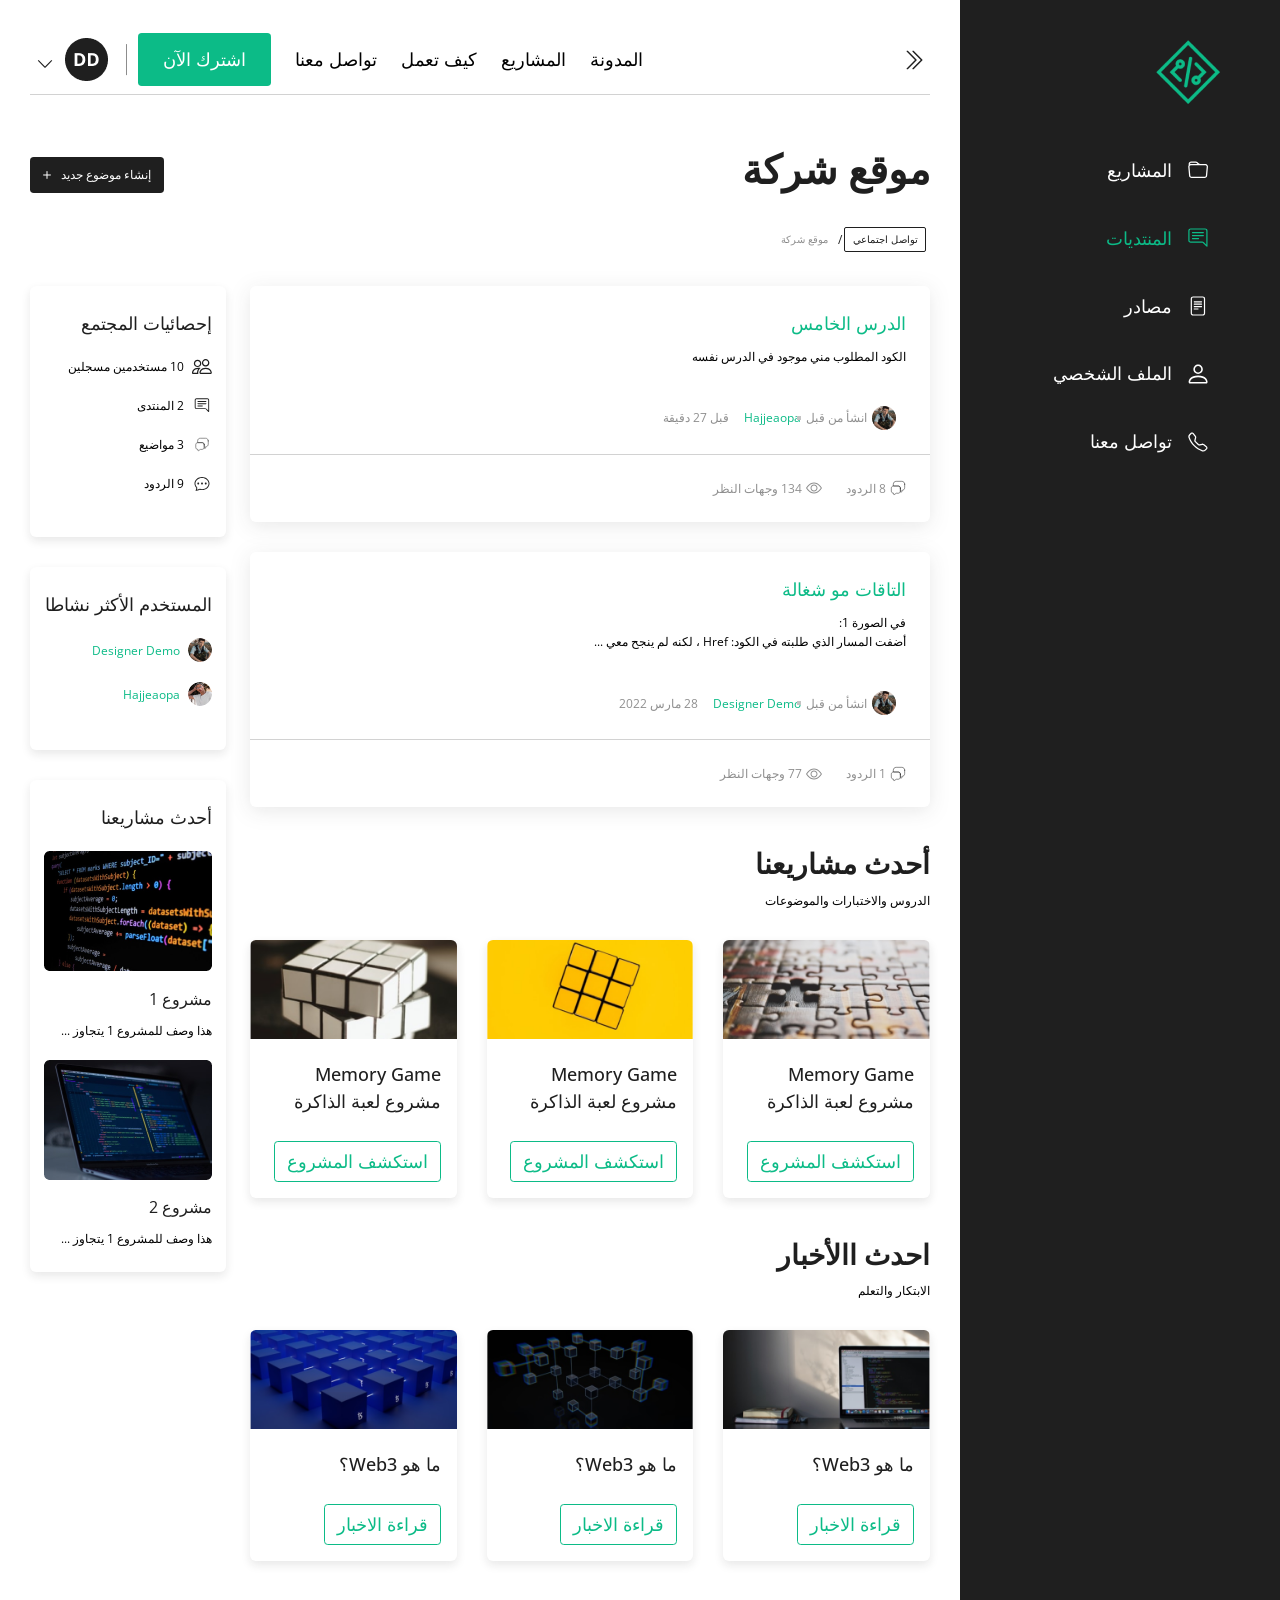
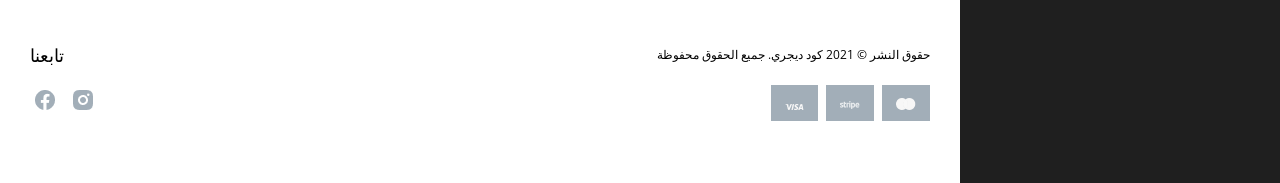
==== src/forum-rtl.html @ 6cf9d96d "update" ====
<!DOCTYPE html>
<html lang="en" dir="rtl">
	<head>
		<meta charset="UTF-8" />
		<meta http-equiv="X-UA-Compatible" content="IE=edge" />
		<meta name="viewport" content="width=device-width, initial-scale=1.0" />
		<title>codedegree | forum | rtl</title>
		<link
			href="https://fonts.googleapis.com/css2?family=Open+Sans:wght@300;400;500;600;700;800&display=swap"
			rel="stylesheet"
		/>

		<link
			href="https://cdn.jsdelivr.net/npm/bootstrap@5.1.3/dist/css/bootstrap.min.css"
			rel="stylesheet"
			integrity="sha384-1BmE4kWBq78iYhFldvKuhfTAU6auU8tT94WrHftjDbrCEXSU1oBoqyl2QvZ6jIW3"
			crossorigin="anonymous"
		/>
		<link rel="stylesheet" href="css/style.css" />
	</head>
	<body class="forum rtl forum-rtl">
		<main class="main">
			<div class="d-flex align-items-stretch">
				<div class="sidebar tablet-land-hide">
					<div class="sidebar__logo mb-4">
						<img src="img/logo.png" alt="logo" />
					</div>
					<ul class="sidebar__list d-flex flex-column justify-content-start">
						<li class="sidebar__item">
							<a href="#" class="sidebar__link">
								<svg class="icon">
									<use xlink:href="img/icons.svg#icon-project"></use>
								</svg>
								<span>المشاريع</span>
							</a>
						</li>
						<li class="sidebar__item">
							<a href="#" class="sidebar__link active">
								<svg class="icon">
									<use xlink:href="img/icons.svg#icon-community"></use>
								</svg>
								<span>المنتديات</span>
							</a>
						</li>
						<li class="sidebar__item">
							<a href="#" class="sidebar__link">
								<svg class="icon">
									<use xlink:href="img/icons.svg#icon-sources"></use>
								</svg>
								<span>مصادر</span>
							</a>
						</li>
						<li class="sidebar__item">
							<a href="#" class="sidebar__link">
								<svg class="icon">
									<use xlink:href="img/icons.svg#icon-profile"></use>
								</svg>
								<span>الملف الشخصي</span>
							</a>
						</li>
						<li class="sidebar__item">
							<a href="#" class="sidebar__link">
								<svg class="icon">
									<use xlink:href="img/icons.svg#icon-connect"></use>
								</svg>
								<span>تواصل معنا</span>
							</a>
						</li>
					</ul>
				</div>

				<div class="display">
					<nav class="nav mb-5">
						<div class="nav-content d-flex align-items-center tablet-land-hide">
							<button class="menu ml-auto">
								<svg class="icon icon-chevron-double">
									<use xlink:href="img/icons.svg#icon-chevron-double"></use>
								</svg>
							</button>

							<ul class="nav__list d-flex align-items-center pr-3">
								<li class="nav__item">
									<a href="#" class="nav__link">المدونة</a>
								</li>
								<li class="nav__item">
									<a href="#" class="nav__link">المشاريع</a>
								</li>
								<li class="nav__item">
									<a href="#" class="nav__link">كيف تعمل</a>
								</li>
								<li class="nav__item">
									<a href="#" class="nav__link">تواصل معنا</a>
								</li>
								<li class="nav__item">
									<a href="#" class="nav__link btn btn-subscribe">اشترك الآن</a>
								</li>
							</ul>

							<div class="profile d-flex align-items-center pr-3">
								<button class="profile__photo">
									<img src="img/profile-photo.png" alt="profile" />
								</button>
								<button class="btn btn-down-arrow">
									<svg class="icon"><use xlink:href="img/icons.svg#icon-chevron-down"></use></svg>
								</button>
							</div>
						</div>
						<figure class="logo tablet-land-show">
							<img src="img/logo.png" alt="" />
						</figure>
						<button class="mbl-bar tablet-land-show pb-1">
							<svg class="icon"><use xlink:href="img/icons.svg#icon-bars"></use></svg>
						</button>
					</nav>

					<div class="mbl-sidebar tablet-land-show">
						<div class="mbl-sidebar-content d-flex align-items-center justify-content-center">
							<ul class="mbl-sidebar__list d-flex align-items-center flex-column">
								<li class="mbl-sidebar__item">
									<a href="#" class="mbl-sidebar__link">projects</a>
								</li>
								<li class="mbl-sidebar__item">
									<a href="#" class="mbl-sidebar__link">blog</a>
								</li>
								<li class="mbl-sidebar__item">
									<a href="#" class="mbl-sidebar__link">How it works</a>
								</li>
								<li class="mbl-sidebar__item">
									<a href="#" class="mbl-sidebar__link">Connect with us</a>
								</li>
								<li class="mbl-sidebar__item">
									<a href="#" class="mbl-sidebar__link btn btn-subscribe">subscribe now</a>
								</li>
							</ul>
						</div>
						<button class="close-mbl-sidebar pb-1">
							<svg class="icon"><use xlink:href="img/icons.svg#icon-close"></use></svg>
						</button>
					</div>

					<!-- dropdown -->
					<div class="sidebar dropdown tablet-land-show mb-2">
						<ul class="sidebar__list d-flex flex-column justify-content-start dropdown__container">
							<li class="sidebar__item dropdown__btn">
								<a href="#" class="sidebar__link active">
									<svg class="icon">
										<use xlink:href="img/icons.svg#icon-community"></use>
									</svg>
									<span>المنتديات</span>
								</a>

								<span class="down-arrow">
									<svg class="icon"><use xlink:href="img/icons.svg#icon-chevron-down"></use></svg>
								</span>
							</li>
							<div class="dropdown__content">
								<li class="sidebar__item">
									<a href="#" class="sidebar__link">
										<svg class="icon">
											<use xlink:href="img/icons.svg#icon-project"></use>
										</svg>
										<span>المشاريع</span>
									</a>
								</li>
								<li class="sidebar__item">
									<a href="#" class="sidebar__link">
										<svg class="icon">
											<use xlink:href="img/icons.svg#icon-sources"></use>
										</svg>
										<span>مصادر</span>
									</a>
								</li>
								<li class="sidebar__item">
									<a href="#" class="sidebar__link">
										<svg class="icon">
											<use xlink:href="img/icons.svg#icon-profile"></use>
										</svg>
										<span>الملف الشخصي</span>
									</a>
								</li>
								<li class="sidebar__item">
									<a href="#" class="sidebar__link">
										<svg class="icon">
											<use xlink:href="img/icons.svg#icon-connect"></use>
										</svg>
										<span>تواصل معنا</span>
									</a>
								</li>
							</div>
						</ul>
					</div>
					<!-- dropdown -->

					<div class="display__content">
						<div class="heading mb-3 d-flex align-items-end justify-content-between">
							<h1 class="heading">موقع شركة</h1>
							<button class="btn btn-create-form d-flex align-items-center mbl-land-hide">
								<p class="text">إنشاء موضوع جديد</p>
								<svg class="icon icon-plus"><use xlink:href="img/icons.svg#icon-plus"></use></svg>
							</button>
						</div>

						<div class="display__btns mb-3 d-flex align-items-center justify-content-start">
							<button class="btn active">تواصل اجتماعي</button> /
							<button class="btn">موقع شركة</button>
						</div>

						<div class="content-wrapper d-flex align-items-start">
							<div class="main-content">
								<!-- forum content -->
								<div class="forum-wrapper mb-3">
									<div class="forum">
										<h3 class="heading primary-color mb-1">الدرس الخامس</h3>
										<p class="text mb-4">الكود المطلوب مني موجود في الدرس نفسه</p>
										<div class="user-details d-flex align-items-center">
											<figure class="user-photo mr-1">
												<img src="img/forum-user.png" alt="user" />
											</figure>
											<p class="text">انشأ من قبل</p>
											<div class="user-name">Hajjeaopa</div>
											<div class="message-time">قبل 27 دقيقة</div>
										</div>
									</div>
									<div class="content-footer d-flex align-items-center justify-content-between">
										<div class="content-footer-item d-flex align-items-center">
											<div class="topics d-flex align-items-center">
												<img src="img/message-icon.svg" alt="message" />
												<span>8 الردود</span>
											</div>
											<div class="views d-flex align-items-center">
												<img src="img/eye-icon.svg" alt="eye" />
												<span>134 وجهات النظر</span>
											</div>
										</div>
										<!-- <div class="user-details d-flex align-items-center">
											<p class="text">created by</p>
											<div class="user-name">Hajjeaopa</div>
											<div class="message-time">4 minutes ago</div>
										</div> -->
									</div>
								</div>

								<div class="forum-wrapper">
									<div class="forum">
										<h3 class="heading primary-color mb-1">التاقات مو شغالة</h3>
										<p class="text mb-4">
											في الصورة 1: <br />
											أضفت المسار الذي طلبته في الكود: href ، لكنه لم ينجح معي ...
										</p>
										<div class="user-details d-flex align-items-center">
											<figure class="user-photo mr-1">
												<img src="img/forum-user.png" alt="user" />
											</figure>
											<p class="text">انشأ من قبل</p>
											<div class="user-name">Designer Demo</div>
											<div class="message-time">28 مارس 2022</div>
										</div>
									</div>

									<div class="content-footer d-flex align-items-center justify-content-between">
										<div class="content-footer-item d-flex align-items-center">
											<div class="topics d-flex align-items-center">
												<img src="img/message-icon.svg" alt="message" />
												<span>1 الردود</span>
											</div>
											<div class="views d-flex align-items-center">
												<img src="img/eye-icon.svg" alt="eye" />
												<span>77 وجهات النظر</span>
											</div>
										</div>
									</div>
								</div>

								<!-- projects -->
								<div class="project mb-4 mt-4">
									<h2 class="heading mb-1">أحدث مشاريعنا</h2>
									<p class="text mb-3">الدروس والاختبارات والموضوعات</p>

									<div class="project__list row g-5">
										<div class="col-12 col-md-4">
											<div class="project__item">
												<figure class="project__img">
													<img src="img/project-img-1.png" alt="project 1" />
												</figure>
												<div class="project__details">
													<h3 class="heading">Memory Game مشروع لعبة الذاكرة</h3>
													<a href="#" class="btn btn-project">استكشف المشروع</a>
												</div>
											</div>
										</div>
										<div class="col-12 col-md-4">
											<div class="project__item">
												<figure class="project__img">
													<img src="img/project-img-2.png" alt="project 2" />
												</figure>
												<div class="project__details">
													<h3 class="heading">Memory Game مشروع لعبة الذاكرة</h3>
													<a href="#" class="btn btn-project">استكشف المشروع</a>
												</div>
											</div>
										</div>
										<div class="col-12 col-md-4">
											<div class="project__item">
												<figure class="project__img">
													<img src="img/project-img-3.png" alt="project 3" />
												</figure>
												<div class="project__details">
													<h3 class="heading">Memory Game مشروع لعبة الذاكرة</h3>
													<a href="#" class="btn btn-project">استكشف المشروع</a>
												</div>
											</div>
										</div>
									</div>
								</div>
								<!-- news -->
								<div class="news mb-4">
									<h2 class="heading mb-1">احدث االأخبار</h2>
									<p class="text mb-3">الابتكار والتعلم</p>

									<div class="news__list row g-5">
										<div class="col-12 col-md-4">
											<div class="news__item">
												<figure class="news__img">
													<img src="img/news-img-1.png" alt="news 1" />
												</figure>
												<div class="news__details">
													<h3 class="heading">ما هو web3؟</h3>
													<a href="#" class="btn btn-news">قراءة الاخبار</a>
												</div>
											</div>
										</div>
										<div class="col-12 col-md-4">
											<div class="news__item">
												<figure class="news__img">
													<img src="img/news-img-2.png" alt="news 2" />
												</figure>
												<div class="news__details">
													<h3 class="heading">ما هو web3؟</h3>
													<a href="#" class="btn btn-news">قراءة الاخبار</a>
												</div>
											</div>
										</div>
										<div class="col-12 col-md-4">
											<div class="news__item">
												<figure class="news__img">
													<img src="img/news-img-3.png" alt="news 3" />
												</figure>
												<div class="news__details">
													<h3 class="heading">ما هو web3؟</h3>
													<a href="#" class="btn btn-news">قراءة الاخبار</a>
												</div>
											</div>
										</div>
									</div>
								</div>
							</div>
							<div class="widget">
								<div class="community mb-3">
									<h3 class="heading mb-2">إحصائيات المجتمع</h3>
									<div class="community__item d-flex align-items-center mb-2">
										<svg class="icon icon-user">
											<use xlink:href="img/icons.svg#icon-user"></use>
										</svg>
										<p class="text">10 مستخدمين مسجلين</p>
									</div>
									<div class="community__item d-flex align-items-center mb-2">
										<svg class="icon icon-user">
											<use xlink:href="img/icons.svg#icon-community"></use>
										</svg>
										<p class="text">2 المنتدى</p>
									</div>
									<div class="community__item d-flex align-items-center mb-2">
										<!-- <svg class="icon icon-user">
											<use xlink:href="img/icons.svg#icon-message-3"></use>
										</svg> -->
										<img src="img/message-icon.svg" alt="" />
										<p class="text">3 مواضيع</p>
									</div>
									<div class="community__item d-flex align-items-center mb-2">
										<svg class="icon icon-user">
											<use xlink:href="img/icons.svg#icon-message-2"></use>
										</svg>
										<p class="text">9 الردود</p>
									</div>
								</div>
								<div class="active-user mb-3">
									<h3 class="heading mb-2">المستخدم الأكثر نشاطا</h3>
									<div class="active-user__item d-flex align-items-center mb-2">
										<img src="img/active-user-1.png" alt="" />
										<p class="text primary-color">Designer Demo</p>
									</div>
									<div class="active-user__item d-flex align-items-center mb-2">
										<img src="img/active-user-2.png" alt="" />
										<p class="text primary-color">Hajjeaopa</p>
									</div>
								</div>

								<div class="project">
									<h3 class="heading mb-2 black">أحدث مشاريعنا</h3>
									<div class="project__list">
										<div class="project__item mb-2">
											<figure class="project__img mb-1">
												<img src="img/project-img-4.png" alt="project 4" />
											</figure>
											<h4 class="heading mb-1 black">مشروع 1</h4>
											<p class="text">هذا وصف للمشروع 1 يتجاوز ...</p>
										</div>
										<div class="project__item position-relative">
											<figure class="project__img mb-1">
												<img src="img/project-img-5.png" alt="project 4" />
											</figure>
											<h4 class="heading mb-1 black">مشروع 2</h4>
											<p class="text">هذا وصف للمشروع 1 يتجاوز ...</p>

											<button
												class="add-btn d-flex justify-content-center align-items-center mbl-land-show"
											>
												<svg class="icon"><use xlink:href="img/icons.svg#icon-plus1"></use></svg>
											</button>
										</div>
									</div>
								</div>
							</div>
						</div>

						<footer class="footer mbl-land-hide">
							<div class="copyright mb-2 d-flex justify-content-between align-items-center">
								<p class="text">حقوق النشر &copy; 2021 كود ديجري. جميع الحقوق محفوظة</p>
								<a href="#" class="btn-follow">تابعنا</a>
							</div>
							<div class="cards d-flex justify-content-between align-items-center">
								<ul class="cards__list d-flex align-items-center">
									<li class="cards__item">
										<a href="#" class="cards__link">
											<img src="img/card-1.png" alt="master card" />
										</a>
									</li>
									<li class="cards__item">
										<a href="#" class="cards__link">
											<img src="img/card-2.png" alt="stripe card" />
										</a>
									</li>
									<li class="cards__item">
										<a href="#" class="cards__link">
											<img src="img/card-3.png" alt="visa card" />
										</a>
									</li>
								</ul>

								<ul class="cards__list social d-flex align-items-center">
									<li class="cards__item">
										<a href="#" class="cards__link">
											<img src="img/social-1.png" alt="master card" />
										</a>
									</li>
									<li class="cards__item">
										<a href="#" class="cards__link">
											<img src="img/social-2.png" alt="stripe card" />
										</a>
									</li>
								</ul>
							</div>
						</footer>
						<footer class="footer mbl-land-show">
							<a href="#" class="btn-follow mb-2 d-block">follow us</a>
							<ul class="cards__list social d-flex align-items-center mb-3">
								<li class="cards__item">
									<a href="#" class="cards__link">
										<img src="img/social-1.png" alt="master card" />
									</a>
								</li>
								<li class="cards__item">
									<a href="#" class="cards__link">
										<img src="img/social-2.png" alt="stripe card" />
									</a>
								</li>
							</ul>

							<p class="text mb-2">Copyright &copy; 2021 Code Degree. all rights are save</p>
							<!-- <div class="copyright mb-2 d-flex justify-content-between align-items-center">
							</div> -->
							<ul class="cards__list d-flex align-items-center">
								<li class="cards__item">
									<a href="#" class="cards__link">
										<img src="img/card-1.png" alt="master card" />
									</a>
								</li>
								<li class="cards__item">
									<a href="#" class="cards__link">
										<img src="img/card-2.png" alt="stripe card" />
									</a>
								</li>
								<li class="cards__item">
									<a href="#" class="cards__link">
										<img src="img/card-3.png" alt="visa card" />
									</a>
								</li>
							</ul>

							<!-- <div class="cards d-flex justify-content-between align-items-center">
							</div> -->
						</footer>
					</div>
				</div>
			</div>
		</main>

		<script
			src="https://cdn.jsdelivr.net/npm/bootstrap@5.1.3/dist/js/bootstrap.bundle.min.js"
			integrity="sha384-ka7Sk0Gln4gmtz2MlQnikT1wXgYsOg+OMhuP+IlRH9sENBO0LRn5q+8nbTov4+1p"
			crossorigin="anonymous"
		></script>
		<script src="js/main.js"></script>
	</body>
</html>
---- src/css/style.css ----
*,
*::after,
*::before {
  margin: 0;
  padding: 0;
  box-sizing: border-box;
  list-style: none;
  text-decoration: none;
  outline: none;
  text-transform: capitalize;
}

html {
  font-size: 62.5%;
  scroll-behavior: smooth;
  overflow-x: hidden;
}
@media only screen and (max-width: 75em) {
  html {
    font-size: 55%;
  }
}
@media only screen and (max-width: 35.9375em) {
  html {
    font-size: 50%;
  }
}

body {
  font-family: "Open Sans", sans-serif;
  font-size: 1.2rem;
  line-height: 1.6;
  color: #1f1f1f;
  overflow-x: hidden;
  background-color: #fafafa;
}

.main {
  background-color: #fff;
}

.custom-container {
  max-width: 120rem;
  margin: 0 auto;
}
@media only screen and (max-width: 75em) {
  .custom-container {
    padding: 0 2rem;
  }
}

h1.heading {
  font-weight: 600;
  font-size: 4rem;
  line-height: 120%;
  color: #1f1f1f;
}
@media only screen and (max-width: 62em) {
  h1.heading {
    font-size: 4.5rem;
  }
}
@media only screen and (max-width: 30em) {
  h1.heading {
    font-size: 3.5rem;
  }
}

h2.heading {
  font-weight: 600;
  font-size: 2.8rem;
  line-height: 120%;
}

h3.heading {
  font-size: 1.8rem;
  line-height: 150%;
  color: #0cbb87;
}
@media only screen and (max-width: 48em) {
  h3.heading {
    font-size: 1.4rem;
    line-height: 146%;
  }
}
@media only screen and (max-width: 35.9375em) {
  h3.heading {
    font-size: 1.8rem;
    line-height: 150%;
  }
}

h4.heading {
  font-size: 1.6rem;
  font-family: "Open Sans", sans-serif;
  font-weight: 400;
  color: #1f1f1f;
  line-height: 150%;
}

.text {
  font-size: 1.2rem;
  color: #000;
  font-weight: 400;
  font-family: "Open Sans", sans-serif;
  text-transform: capitalize;
}

a:link,
a:visited {
  font-size: 1.8rem;
  font-weight: 400;
  text-decoration: none;
  color: #000;
}
@media only screen and (max-width: 64em) {
  a:link,
a:visited {
    font-size: 1.6rem;
  }
}

.bold {
  font-weight: 700;
}

.center {
  text-align: center;
}

.uppercase {
  text-transform: uppercase;
}

.capitalize {
  text-transform: capitalize;
}

.icon {
  height: 3rem;
  width: 3rem;
  fill: #1f1f1f;
}

.white {
  color: #fff !important;
}

.black {
  color: #1f1f1f !important;
}

.primary-color {
  color: #0cbb87 !important;
}

.secondary-color {
  color: #1f1f1f !important;
}

html,
body,
div,
span,
applet,
object,
iframe,
h1,
h2,
h3,
h4,
h5,
h6,
p,
blockquote,
pre,
a,
abbr,
acronym,
address,
big,
cite,
code,
del,
dfn,
em,
img,
ins,
kbd,
q,
s,
samp,
small,
strike,
strong,
sub,
sup,
tt,
var,
b,
u,
i,
center,
dl,
dt,
dd,
ol,
ul,
li,
fieldset,
form,
label,
legend,
table,
caption,
tbody,
tfoot,
thead,
tr,
th,
td,
article,
aside,
canvas,
details,
embed,
figure,
figcaption,
footer,
header,
hgroup,
menu,
nav,
output,
ruby,
section,
summary,
time,
mark,
audio,
video {
  margin: 0;
  padding: 0;
  border: 0;
  vertical-align: baseline;
}

article,
aside,
details,
figcaption,
figure,
footer,
header,
hgroup,
menu,
nav,
section {
  display: block;
}

ol,
ul {
  list-style: none;
}

blockquote,
q {
  quotes: none;
}

blockquote:before,
blockquote:after,
q:before,
q:after {
  content: "";
  content: none;
}

table {
  border-collapse: collapse;
  border-spacing: 0;
}

a:hover {
  text-decoration: none;
}

.white {
  color: #fff;
}

.laptop-land-show {
  display: none !important;
}
@media only screen and (max-width: 75em) {
  .laptop-land-show {
    display: block !important;
  }
}

@media only screen and (max-width: 75em) {
  .laptop-land-hide {
    display: none;
  }
}

.laptop-port-show {
  display: none;
}
@media only screen and (max-width: 64em) {
  .laptop-port-show {
    display: block;
  }
}

@media only screen and (max-width: 64em) {
  .laptop-port-hide {
    display: none;
  }
}

.tablet-land-show {
  display: none !important;
}
@media only screen and (max-width: 62em) {
  .tablet-land-show {
    display: block !important;
  }
}

@media only screen and (max-width: 62em) {
  .tablet-land-hide {
    display: none !important;
  }
}

.tablet-port-show {
  display: none !important;
}
@media only screen and (max-width: 48em) {
  .tablet-port-show {
    display: block !important;
  }
}

@media only screen and (max-width: 48em) {
  .tablet-port-hide {
    display: none !important;
  }
}

@media only screen and (max-width: 35.9375em) {
  .mbl-land-hide {
    display: none !important;
  }
}

.mbl-land-show {
  display: none !important;
}
@media only screen and (max-width: 35.9375em) {
  .mbl-land-show {
    display: block !important;
  }
}

.hide {
  opacity: 0;
  visibility: hidden;
}

.m--1 {
  margin: 0.5rem !important;
}

.m-1 {
  margin: 1rem !important;
}

.m-2 {
  margin: 2rem !important;
}

.m-3 {
  margin: 3rem !important;
}

.m-3 {
  margin: 3rem !important;
}

.m-4 {
  margin: 4rem !important;
}

.m-5 {
  margin: 5rem !important;
}

.mt-1 {
  margin-top: 1rem !important;
}

.mt-2 {
  margin-top: 2rem !important;
}

.mt-3 {
  margin-top: 3rem !important;
}

.mt-4 {
  margin-top: 4rem !important;
}

.mt-5 {
  margin-top: 5rem !important;
}

.mt-6 {
  margin-top: 6rem !important;
}

.mt-7 {
  margin-top: 7rem !important;
}

.mt-8 {
  margin-top: 8rem !important;
}

.mt-9 {
  margin-top: 9rem !important;
}

.mt-10 {
  margin-top: 10rem !important;
}

.mb-1 {
  margin-bottom: 1rem !important;
}

.mb-2 {
  margin-bottom: 2rem !important;
}

.mb-3 {
  margin-bottom: 3rem !important;
}

.mb-4 {
  margin-bottom: 4rem !important;
}

.mb-5 {
  margin-bottom: 5rem !important;
}

.mb-6 {
  margin-bottom: 6rem !important;
}

.mb-7 {
  margin-bottom: 7rem !important;
}

.mb-8 {
  margin-bottom: 8rem !important;
}

.mb-9 {
  margin-bottom: 9rem !important;
}

.mb-10 {
  margin-bottom: 10rem !important;
}

.mr-1 {
  margin-right: 1rem !important;
}

.mr-2 {
  margin-right: 2rem !important;
}

.mr-3 {
  margin-right: 3rem !important;
}

.mr-4 {
  margin-right: 4rem !important;
}

.mr-5 {
  margin-right: 5rem !important;
}

.mr-6 {
  margin-right: 6rem !important;
}

.mr-7 {
  margin-right: 7rem !important;
}

.mr-8 {
  margin-right: 8rem !important;
}

.mr-9 {
  margin-right: 9rem !important;
}

.mr-10 {
  margin-right: 10rem !important;
}

.mr-auto {
  margin-right: auto;
}

.ml-1 {
  margin-left: 1rem !important;
}

.ml-2 {
  margin-left: 2rem !important;
}

.ml-3 {
  margin-left: 3rem !important;
}

.ml-4 {
  margin-left: 4rem !important;
}

.ml-5 {
  margin-left: 5rem !important;
}

.ml-6 {
  margin-left: 6rem !important;
}

.ml-7 {
  margin-left: 7rem !important;
}

.ml-8 {
  margin-left: 8rem !important;
}

.ml-9 {
  margin-left: 9rem !important;
}

.ml-10 {
  margin-left: 10rem !important;
}

.mr-auto {
  margin-right: auto;
}

.ml-auto {
  margin-left: auto;
}

.p-1 {
  padding: 1rem !important;
}

.p-2 {
  padding: 2rem !important;
}

.p-3 {
  padding: 3rem !important;
}

.p-4 {
  padding: 4rem !important;
}

.p-5 {
  padding: 5rem !important;
}

.px-1 {
  padding: 0 1rem !important;
}

.px-2 {
  padding: 0 2rem !important;
}

.px-3 {
  padding: 0 3rem !important;
}

.px-4 {
  padding: 0 4rem !important;
}

.px-5 {
  padding: 0 5rem !important;
}

.py-1 {
  padding: 1rem 0 !important;
}

.py-2 {
  padding: 2rem 0 !important;
}

.py-3 {
  padding: 3rem 0 !important;
}

.py-4 {
  padding: 4rem 0 !important;
}

.py-5 {
  padding: 5rem 0 !important;
}

.pt-1 {
  padding-top: 1rem !important;
}

.pt-2 {
  padding-top: 2rem !important;
}

.pt-3 {
  padding-top: 3rem !important;
}

.pt-4 {
  padding-top: 4rem !important;
}

.pt-5 {
  padding-top: 5rem !important;
}

.pt-6 {
  padding-top: 6rem !important;
}

.pt-7 {
  padding-top: 7rem !important;
}

.pt-8 {
  padding-top: 8rem !important;
}

.pt-9 {
  padding-top: 9rem !important;
}

.pt-10 {
  padding-top: 10rem !important;
}

.pb-1 {
  padding-bottom: 1rem !important;
}

.pb-2 {
  padding-bottom: 2rem !important;
}

.pb-3 {
  padding-bottom: 3rem !important;
}

.pb-4 {
  padding-bottom: 4rem !important;
}

.pb-5 {
  padding-bottom: 5rem !important;
}

.pb-6 {
  padding-bottom: 6rem !important;
}

.pb-7 {
  padding-bottom: 7rem !important;
}

.pb-8 {
  padding-bottom: 8rem !important;
}

.pb-9 {
  padding-bottom: 9rem !important;
}

.pb-10 {
  padding-bottom: 10rem !important;
}

.pr-1 {
  padding-right: 1rem !important;
}

.pr-2 {
  padding-right: 2rem !important;
}

.pr-3 {
  padding-right: 3rem !important;
}

.pr-4 {
  padding-right: 4rem !important;
}

.pr-5 {
  padding-right: 5rem !important;
}

.pr-6 {
  padding-right: 6rem !important;
}

.pr-7 {
  padding-right: 7rem !important;
}

.pr-8 {
  padding-right: 8rem !important;
}

.pr-9 {
  padding-right: 9rem !important;
}

.pr-10 {
  padding-right: 10rem !important;
}

.pl-1 {
  padding-left: 1rem !important;
}

.pl-2 {
  padding-left: 2rem !important;
}

.pl-3 {
  padding-left: 3rem !important;
}

.pl-4 {
  padding-left: 4rem !important;
}

.pl-5 {
  padding-left: 5rem !important;
}

.pl-6 {
  padding-left: 6rem !important;
}

.pl-7 {
  padding-left: 7rem !important;
}

.pl-8 {
  padding-left: 8rem !important;
}

.pl-9 {
  padding-left: 9rem !important;
}

.pl-10 {
  padding-left: 10rem !important;
}

.ch-1 {
  max-width: 1ch;
}

.ch-2 {
  max-width: 2ch;
}

.ch-3 {
  max-width: 3ch;
}

.ch-4 {
  max-width: 4ch;
}

.ch-5 {
  max-width: 5ch;
}

.ch-6 {
  max-width: 6ch;
}

.ch-7 {
  max-width: 7ch;
}

.ch-8 {
  max-width: 8ch;
}

.ch-9 {
  max-width: 9ch;
}

.ch-10 {
  max-width: 10ch;
}

.ch-11 {
  max-width: 11ch;
}

.ch-12 {
  max-width: 12ch;
}

.ch-13 {
  max-width: 13ch;
}

.ch-14 {
  max-width: 14ch;
}

.ch-15 {
  max-width: 15ch;
}

.ch-16 {
  max-width: 16ch;
}

.ch-17 {
  max-width: 17ch;
}

.ch-18 {
  max-width: 18ch;
}

.ch-19 {
  max-width: 19ch;
}

.ch-20 {
  max-width: 20ch;
}

.ch-21 {
  max-width: 21ch;
}

.ch-22 {
  max-width: 22ch;
}

.ch-23 {
  max-width: 23ch;
}

.ch-24 {
  max-width: 24ch;
}

.ch-25 {
  max-width: 25ch;
}

.ch-26 {
  max-width: 26ch;
}

.ch-27 {
  max-width: 27ch;
}

.ch-28 {
  max-width: 28ch;
}

.ch-29 {
  max-width: 29ch;
}

.ch-30 {
  max-width: 30ch;
}

.ch-31 {
  max-width: 31ch;
}

.ch-32 {
  max-width: 32ch;
}

.ch-33 {
  max-width: 33ch;
}

.ch-34 {
  max-width: 34ch;
}

.ch-35 {
  max-width: 35ch;
}

.ch-36 {
  max-width: 36ch;
}

.ch-37 {
  max-width: 37ch;
}

.ch-38 {
  max-width: 38ch;
}

.ch-39 {
  max-width: 39ch;
}

.ch-40 {
  max-width: 40ch;
}

.ch-41 {
  max-width: 41ch;
}

.ch-42 {
  max-width: 42ch;
}

.ch-43 {
  max-width: 43ch;
}

.ch-44 {
  max-width: 44ch;
}

.ch-45 {
  max-width: 45ch;
}

.ch-46 {
  max-width: 46ch;
}

.ch-47 {
  max-width: 47ch;
}

.ch-48 {
  max-width: 48ch;
}

.ch-49 {
  max-width: 49ch;
}

.ch-50 {
  max-width: 50ch;
}

.ch-51 {
  max-width: 51ch;
}

.ch-52 {
  max-width: 52ch;
}

.ch-53 {
  max-width: 53ch;
}

.ch-54 {
  max-width: 54ch;
}

.ch-55 {
  max-width: 55ch;
}

.ch-56 {
  max-width: 56ch;
}

.ch-57 {
  max-width: 57ch;
}

.ch-58 {
  max-width: 58ch;
}

.ch-59 {
  max-width: 59ch;
}

.ch-60 {
  max-width: 60ch;
}

.ch-61 {
  max-width: 61ch;
}

.ch-62 {
  max-width: 62ch;
}

.ch-63 {
  max-width: 63ch;
}

.ch-64 {
  max-width: 64ch;
}

.ch-65 {
  max-width: 65ch;
}

.ch-66 {
  max-width: 66ch;
}

.ch-67 {
  max-width: 67ch;
}

.ch-68 {
  max-width: 68ch;
}

.ch-69 {
  max-width: 69ch;
}

.ch-70 {
  max-width: 70ch;
}

.ch-71 {
  max-width: 71ch;
}

.ch-72 {
  max-width: 72ch;
}

.ch-73 {
  max-width: 73ch;
}

.ch-74 {
  max-width: 74ch;
}

.ch-75 {
  max-width: 75ch;
}

.ch-76 {
  max-width: 76ch;
}

.ch-77 {
  max-width: 77ch;
}

.ch-78 {
  max-width: 78ch;
}

.ch-79 {
  max-width: 79ch;
}

.ch-80 {
  max-width: 80ch;
}

.ch-81 {
  max-width: 81ch;
}

.ch-82 {
  max-width: 82ch;
}

.ch-83 {
  max-width: 83ch;
}

.ch-84 {
  max-width: 84ch;
}

.ch-85 {
  max-width: 85ch;
}

.ch-86 {
  max-width: 86ch;
}

.ch-87 {
  max-width: 87ch;
}

.ch-88 {
  max-width: 88ch;
}

.ch-89 {
  max-width: 89ch;
}

.ch-90 {
  max-width: 90ch;
}

.ch-91 {
  max-width: 91ch;
}

.ch-92 {
  max-width: 92ch;
}

.ch-93 {
  max-width: 93ch;
}

.ch-94 {
  max-width: 94ch;
}

.ch-95 {
  max-width: 95ch;
}

.ch-96 {
  max-width: 96ch;
}

.ch-97 {
  max-width: 97ch;
}

.ch-98 {
  max-width: 98ch;
}

.ch-99 {
  max-width: 99ch;
}

.ch-100 {
  max-width: 100ch;
}

button {
  border: none;
  outline: none;
  cursor: pointer;
}

@media only screen and (max-width: 35.9375em) {
  .btn {
    font-size: 2rem;
  }
}

.add-btn {
  height: 4rem;
  width: 4rem;
  border-radius: 50%;
  background-color: #1f1f1f;
  position: absolute;
  bottom: -4rem;
  right: -3rem;
}
.add-btn .icon {
  height: 1.2rem;
  width: 1.2rem;
  fill: #fff;
}

.nav {
  padding: 0.8rem 0.5rem;
  border-bottom: 1px solid rgba(31, 31, 31, 0.2);
  width: 100%;
}
@media only screen and (max-width: 62em) {
  .nav {
    justify-content: space-between;
    align-items: center;
  }
}
@media only screen and (max-width: 62em) {
  .nav {
    margin-bottom: 2rem !important;
  }
}
.nav .logo {
  height: 6.4rem;
  width: 6.4rem;
}
.nav .logo img {
  height: 100%;
  width: 100%;
}
.nav-content {
  width: 100%;
}
.nav .mbl-bar {
  background-color: transparent;
}
.nav .mbl-bar .icon {
  height: 4.3rem;
  width: 4.6rem;
}
.nav .menu {
  height: 2.4rem;
  width: 2.4rem;
  background-color: transparent;
}
.nav .menu .icon {
  height: 100%;
  width: 100%;
}
.nav__list {
  gap: 2.4rem;
  position: relative;
}
.nav__list::after {
  content: "";
  display: block;
  height: 60%;
  width: 1px;
  background-color: rgba(31, 31, 31, 0.506);
  position: absolute;
  top: 50%;
  right: 0;
  transform: translateY(-50%);
}
.nav .btn-subscribe {
  background-color: #0cbb87;
  padding: 1.2rem 2.4rem;
  color: #fff;
}
.nav .profile {
  gap: 1rem;
  align-items: center;
}
.nav .profile__photo {
  height: 4.3rem;
  width: 4.3rem;
  border-radius: 50%;
  background-color: transparent;
}
.nav .btn-down-arrow {
  height: 1rem;
  width: 2rem;
  background-color: transparent;
  padding: 0;
}
.nav .btn-down-arrow .icon {
  height: 100%;
  width: 100%;
}

.sidebar {
  background-color: #1f1f1f;
  color: #fff;
  padding: 4rem 6rem;
  min-height: 100vh;
  min-width: 32rem;
}
.sidebar__logo {
  height: 6.4rem;
  width: 6.4rem;
}
.sidebar__logo img {
  height: 100%;
  width: 100%;
}
.sidebar__list {
  gap: 1.5rem;
}
.sidebar__link {
  display: flex;
  align-items: center;
  gap: 1.6rem;
  padding: 1.2rem;
}
.sidebar__link .icon {
  height: 2rem;
  width: 2rem;
  fill: #fff;
  transition: all 0.3s;
}
.sidebar__link span {
  color: #fff;
  transition: all 0.3s;
}
.sidebar__link:hover .icon {
  fill: #0cbb87;
}
.sidebar__link:hover span {
  color: #0cbb87;
}
.sidebar .active .icon {
  fill: #0cbb87;
}
.sidebar .active span {
  color: #0cbb87;
}

.mbl-sidebar {
  position: fixed;
  top: 0;
  right: 0;
  background: #1f1f1f;
  color: #fff;
  height: 100vh;
  width: 50%;
  z-index: 2;
  transform: translateX(100%);
  transition: all 0.5s ease;
}
@media only screen and (max-width: 35.9375em) {
  .mbl-sidebar {
    width: 100%;
  }
}
.mbl-sidebar-content {
  margin-top: 10rem;
}
.mbl-sidebar__list {
  gap: 3rem;
}
.mbl-sidebar__link {
  color: #fff !important;
  font-size: 2.8rem !important;
  transition: all 0.5s;
}
.mbl-sidebar__link:hover {
  color: #0cbb87 !important;
}
.mbl-sidebar .btn-subscribe {
  color: #fff;
  background-color: #0cbb87;
  padding: 1.2rem 2.4rem;
  margin-top: 5rem;
}
.mbl-sidebar .close-mbl-sidebar {
  position: absolute;
  top: 3rem;
  left: 3rem;
  background-color: transparent;
}
.mbl-sidebar .close-mbl-sidebar .icon {
  height: 4.3rem;
  width: 4.6rem;
  fill: #fff;
}

.show-mbl-sidebar {
  transform: translateX(0);
}

.dropdown {
  min-height: auto;
  height: 7rem;
  width: 100%;
  padding: 0;
  background-color: transparent;
  transition: all 0.5s ease;
  scrollbar-width: none;
}
.dropdown__container {
  padding: 1.2rem 2rem;
  border-radius: 1rem;
  background-color: #1f1f1f;
  z-index: 1;
  position: relative;
  height: 100%;
  overflow: hidden;
  width: 100%;
}
.dropdown__btn {
  position: relative;
  width: 100%;
}
.dropdown__btn .down-arrow {
  position: absolute;
  top: 50%;
  right: 0.5rem;
  transform: translateY(-50%) rotate(-96deg);
  transition: all 0.5s ease;
}
.dropdown__btn .down-arrow .icon {
  width: 1.9rem;
  height: 1rem;
  fill: #0cbb87;
}
.dropdown span {
  color: #fff;
}

.show-dropdown {
  height: 28.5rem;
  overflow-y: scroll;
}
.show-dropdown .down-arrow {
  transform: translateY(-50%) rotate(0);
}

.footer {
  padding: 4rem 0;
}
.footer .cards__list {
  gap: 0.8rem;
}
.footer .cards__link {
  background-color: #a2aeb8;
  padding: 0.6rem 1.4rem;
}
.footer .social .cards__link {
  background-color: transparent;
  padding: 0.5rem;
}
.rtl .nav__list::after {
  content: "";
  display: block;
  height: 60%;
  width: 1px;
  background-color: rgba(31, 31, 31, 0.506);
  position: absolute;
  top: 50%;
  right: 102%;
  transform: translateY(-50%);
}
.rtl .nav .menu {
  height: 2.4rem;
  width: 2.4rem;
  background-color: transparent;
  transform: rotate(180deg);
}
.rtl .display .main-content .user-details .text {
  margin-left: 0.5rem;
}
.rtl .display .main-content .user-details .user-name {
  padding-left: 1.5rem;
}
.rtl .dropdown__btn .down-arrow {
  right: 98%;
  transform: translateY(-50%) rotate(96deg);
}
.rtl .show-dropdown .down-arrow {
  transform: translateY(-50%) rotate(0);
}
.rtl .display .main-content .user-details .user-name {
  padding-right: 0;
}

.display {
  padding: 2.5rem 3rem;
  width: 100%;
}
@media only screen and (max-width: 62em) {
  .display {
    padding: 0 3rem 3rem 3rem;
  }
}
.display__content .btn-create-form {
  padding: 0.8rem 1.2rem;
  background-color: #1f1f1f;
  gap: 1rem;
}
.display__content .btn-create-form .text {
  color: #fff;
}
.display__content .btn-create-form .icon {
  height: 0.8rem;
  width: 0.8rem;
  fill: #fff;
}
.display__btns {
  background-color: #fff;
  border: 1px solid rgba(12, 187, 134, 0.1);
  border-radius: 0.5rem;
  padding: 0.4rem;
  width: 18rem;
  gap: 0.2rem;
  text-transform: capitalize;
}
@media only screen and (max-width: 35.9375em) {
  .display__btns {
    width: 100%;
  }
}
.display__btns .btn {
  width: 100%;
  background-color: #fff;
  border-radius: 0.2rem;
  transition: all 0.3s;
}
.display__btns .btn:hover {
  background-color: rgba(31, 31, 31, 0.2);
}
.display__btns .active {
  background-color: rgba(31, 31, 31, 0.2);
}
.display .content-wrapper {
  gap: 2.4rem;
}
@media only screen and (max-width: 35.9375em) {
  .display .content-wrapper {
    flex-direction: column;
  }
}
.display .main-content {
  width: 100%;
}
.display .main-content .forum-wrapper {
  background-color: #fff;
  filter: drop-shadow(0px 4px 10px rgba(31, 31, 31, 0.1));
  border-radius: 6px;
}
.display .main-content .forum {
  padding: 2.4rem;
  border-bottom: 1px solid rgba(31, 31, 31, 0.2);
}
.display .main-content .user-details .user-photo {
  height: 2.4rem;
  width: 2.4rem;
}
.display .main-content .user-details .user-photo img {
  height: 100%;
  width: 100%;
}
.display .main-content .user-details .text {
  margin-right: 0.5rem;
  color: rgba(31, 31, 31, 0.5);
}
.display .main-content .user-details .user-name {
  color: #0cbb87;
  padding-right: 1.5rem;
  position: relative;
}
.display .main-content .user-details .user-name::after {
  height: 0.4rem;
  width: 0.4rem;
  content: "";
  display: block;
  background-color: #c4c4c4;
  position: absolute;
  top: 50%;
  right: 0;
  transform: translateY(-50%);
}
.display .main-content .user-details .message-time {
  padding-left: 1.5rem;
  color: rgba(31, 31, 31, 0.5);
}
.display .main-content .content-footer {
  padding: 2.4rem;
  gap: 2.4rem;
}
.display .main-content .content-footer .topics,
.display .main-content .content-footer .views {
  gap: 0.4rem;
}
.display .main-content .content-footer .topics .img,
.display .main-content .content-footer .views .img {
  height: 1.6rem;
  width: 1.6rem;
}
.display .main-content .content-footer .topics span,
.display .main-content .content-footer .views span {
  color: rgba(31, 31, 31, 0.5);
}
.display .main-content .project__item,
.display .main-content .news__item {
  background-color: #fff;
  box-shadow: 0px 4px 1rem rgba(31, 31, 31, 0.1);
  border-radius: 0.6rem;
}
.display .main-content .project__img,
.display .main-content .news__img {
  width: 100%;
  height: auto;
  border-radius: 0.6rem 0.6rem 0 0;
}
.display .main-content .project__img img,
.display .main-content .news__img img {
  height: 100%;
  width: 100%;
  border-radius: 0.6rem 0.6rem 0 0;
}
.display .main-content .project__details,
.display .main-content .news__details {
  padding: 1.6rem;
}
.display .main-content .project__details h3,
.display .main-content .news__details h3 {
  color: #1f1f1f;
  margin-bottom: 2.6rem;
}
.display .main-content .project__details .btn-project,
.display .main-content .project__details .btn-news,
.display .main-content .news__details .btn-project,
.display .main-content .news__details .btn-news {
  border: 1px solid #0cbb87;
  color: #0cbb87;
  padding: 0.6rem 1.2rem;
  transition: all 0.5s;
}
.display .main-content .project__details .btn-project:hover,
.display .main-content .project__details .btn-news:hover,
.display .main-content .news__details .btn-project:hover,
.display .main-content .news__details .btn-news:hover {
  background-color: #0cbb87;
  color: #fff;
}

.widget {
  width: 26rem;
}
@media only screen and (max-width: 35.9375em) {
  .widget {
    width: 100%;
  }
}
.widget .community,
.widget .active-user,
.widget .project {
  padding: 2.4rem 1.4rem;
  background: #ffffff;
  box-shadow: 0px 4px 10px rgba(31, 31, 31, 0.1);
  border-radius: 6px;
}
.widget .community h3,
.widget .active-user h3,
.widget .project h3 {
  color: #1f1f1f;
}
.widget .community__item,
.widget .active-user__item,
.widget .project__item {
  gap: 0.8rem;
}
.widget .community__item .icon,
.widget .community__item img,
.widget .active-user__item .icon,
.widget .active-user__item img,
.widget .project__item .icon,
.widget .project__item img {
  width: 2rem;
  height: 1.5rem;
}
.widget .active-user__item img {
  height: 2.4rem;
  width: 2.4rem;
  border-radius: 50%;
}
.widget .project__img {
  width: 100%;
  height: auto;
}
.widget .project__img img {
  height: 100%;
  width: 100%;
}

.forum .display__btns {
  border: 0px solid rgba(12, 187, 134, 0.1);
  width: auto;
}
.forum .display__btns .btn {
  background: transparent;
  width: auto;
  color: rgba(31, 31, 31, 0.5);
}
.forum .display__btns .active {
  color: #1f1f1f;
}
@media only screen and (max-width: 62em) {
  .forum .display .content-footer {
    flex-direction: column;
    align-items: start !important;
    gap: 1rem;
  }
}
.forum .display .content-footer-item {
  gap: 2.4rem;
}
.forum .display .content-footer .user-name {
  padding-right: 0;
}
.forum .display .content-footer .user-name::after {
  display: none;
}

.topic .display__btns {
  border: 0px solid rgba(12, 187, 134, 0.1);
  width: auto;
}
.topic .display__btns .btn {
  background: transparent;
  width: auto;
  color: rgba(31, 31, 31, 0.5);
}
.topic .display__btns .active {
  color: #1f1f1f;
}
.topic .display .forum-wrapper {
  background-color: transparent;
  filter: drop-shadow(0px 4px 10px rgba(31, 31, 31, 0));
  border-radius: 0;
}
.topic .display .forum {
  padding: 0;
  border-bottom: 0px solid rgba(31, 31, 31, 0.2);
}
.topic .display .reply {
  background-color: #fff;
  filter: drop-shadow(0px 4px 10px rgba(31, 31, 31, 0.1));
  border-radius: 6px;
  padding: 2.4rem;
}
.topic .display .reply .forum {
  border-bottom: 0px solid rgba(31, 31, 31, 0.2);
}
.topic .display .reply .message-time {
  padding-left: 0;
  color: rgba(31, 31, 31, 0.5);
}
.topic .display .reply .user-name::after {
  display: none;
}
.topic .display .reply-form .form {
  background-color: #fff;
  filter: drop-shadow(0px 4px 10px rgba(31, 31, 31, 0.1));
  border-radius: 6px;
}
.topic .display .reply-form .form__nav {
  border-bottom: 1px solid rgba(31, 31, 31, 0.505);
  padding: 2.4rem;
  gap: 2.6rem;
}
.topic .display .reply-form .form__nav--item {
  background-color: transparent;
}
.topic .display .reply-form .form__nav--item .icon {
  height: 2rem;
  width: 2rem;
}
.topic .display .reply-form .form-textarea {
  width: 100%;
  border: none;
  outline: none;
  padding: 2.4rem;
}
.topic .display .reply-form .btn-submit {
  background-color: #1f1f1f;
  padding: 0.8rem 1.2rem;
  gap: 1rem;
  border-radius: 0.3rem;
}
@media only screen and (max-width: 35.9375em) {
  .topic .display .reply-form .btn-submit {
    width: 100%;
    justify-content: center;
  }
}
.topic .display .reply-form .btn-submit span {
  font-size: 1.2rem;
  color: #fff;
}
.topic .display .reply-form .btn-submit .icon {
  height: 1.3rem;
  width: 1.3rem;
  fill: #fff;
}

/*# sourceMappingURL=style.css.map */
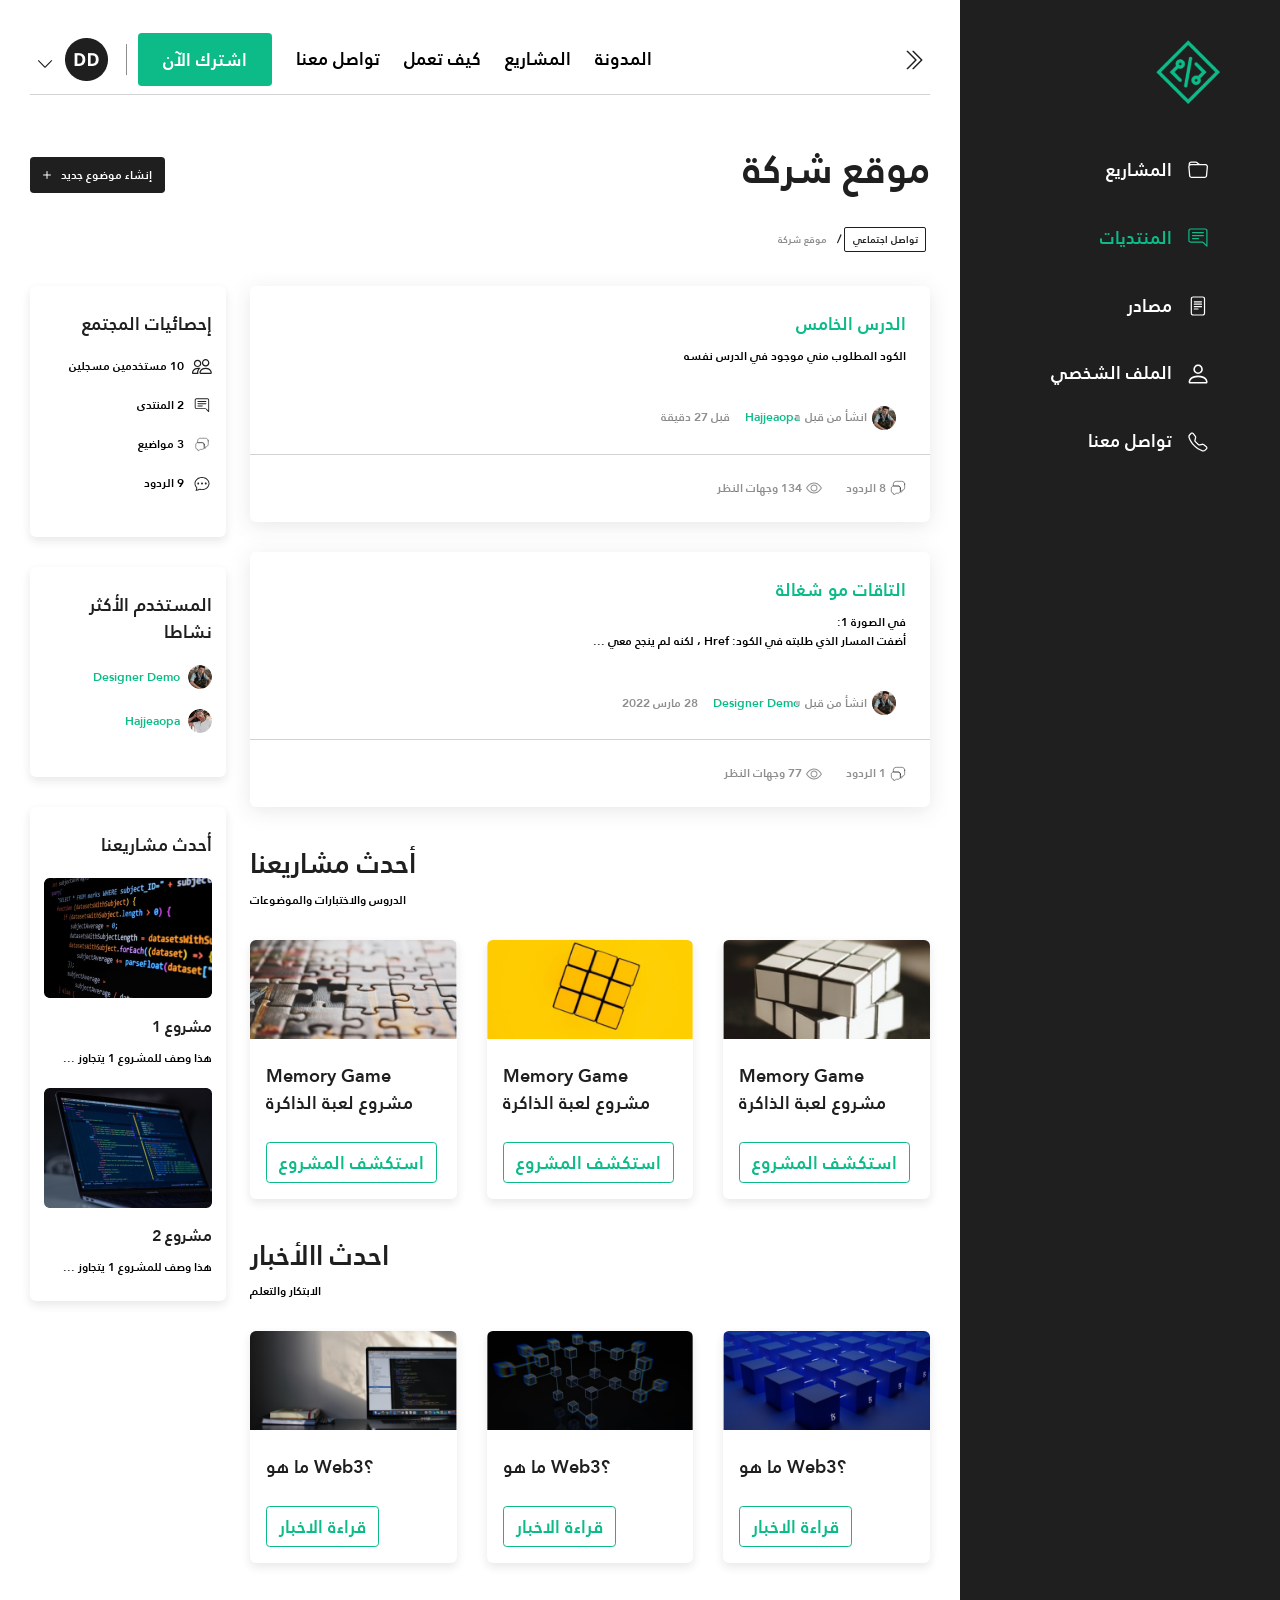
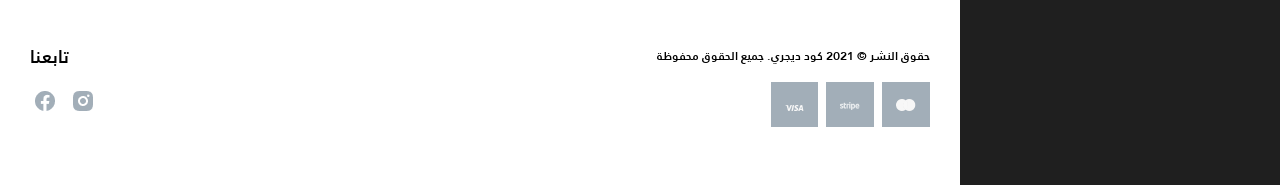
==== commit d4233b6c: "update" ====
--- a/src/forum-rtl.html
+++ b/src/forum-rtl.html
@@ -16,6 +16,8 @@
 			integrity="sha384-1BmE4kWBq78iYhFldvKuhfTAU6auU8tT94WrHftjDbrCEXSU1oBoqyl2QvZ6jIW3"
 			crossorigin="anonymous"
 		/>
+		<link rel="shortcut icon" href="./img/logo.png" type="image/x-icon" />
+		<link rel="stylesheet" href="fonts/stylesheet.css" />
 		<link rel="stylesheet" href="css/style.css" />
 	</head>
 	<body class="forum rtl forum-rtl">
@@ -117,19 +119,19 @@
 						<div class="mbl-sidebar-content d-flex align-items-center justify-content-center">
 							<ul class="mbl-sidebar__list d-flex align-items-center flex-column">
 								<li class="mbl-sidebar__item">
-									<a href="#" class="mbl-sidebar__link">projects</a>
+									<a href="#" class="mbl-sidebar__link">المدونة</a>
 								</li>
 								<li class="mbl-sidebar__item">
-									<a href="#" class="mbl-sidebar__link">blog</a>
+									<a href="#" class="mbl-sidebar__link">المشاريع</a>
 								</li>
 								<li class="mbl-sidebar__item">
-									<a href="#" class="mbl-sidebar__link">How it works</a>
+									<a href="#" class="mbl-sidebar__link">كيف تعمل</a>
 								</li>
 								<li class="mbl-sidebar__item">
-									<a href="#" class="mbl-sidebar__link">Connect with us</a>
+									<a href="#" class="mbl-sidebar__link">تواصل معنا</a>
 								</li>
 								<li class="mbl-sidebar__item">
-									<a href="#" class="mbl-sidebar__link btn btn-subscribe">subscribe now</a>
+									<a href="#" class="mbl-sidebar__link btn btn-subscribe">اشترك الآن</a>
 								</li>
 							</ul>
 						</div>
@@ -272,7 +274,7 @@
 								</div>
 
 								<!-- projects -->
-								<div class="project mb-4 mt-4">
+								<div class="project mb-4 mt-4" dir="ltr">
 									<h2 class="heading mb-1">أحدث مشاريعنا</h2>
 									<p class="text mb-3">الدروس والاختبارات والموضوعات</p>
 
@@ -313,7 +315,7 @@
 									</div>
 								</div>
 								<!-- news -->
-								<div class="news mb-4">
+								<div class="news mb-4" dir="ltr">
 									<h2 class="heading mb-1">احدث االأخبار</h2>
 									<p class="text mb-3">الابتكار والتعلم</p>
 
--- a/src/fonts/stylesheet.css
+++ b/src/fonts/stylesheet.css
@@ -0,0 +1,9 @@
+@font-face {
+    font-family: 'Janna LT';
+    src: url('JannaLT-Bold.woff2') format('woff2'),
+        url('JannaLT-Bold.woff') format('woff');
+    font-weight: bold;
+    font-style: normal;
+    font-display: swap;
+}
+
--- a/src/css/style.css
+++ b/src/css/style.css
@@ -27,7 +27,7 @@
 }
 
 body {
-  font-family: "Open Sans", sans-serif;
+  font-family: "Janna LT", sans-serif;
   font-size: 1.2rem;
   line-height: 1.6;
   color: #1f1f1f;
@@ -92,7 +92,7 @@
 
 h4.heading {
   font-size: 1.6rem;
-  font-family: "Open Sans", sans-serif;
+  font-family: "Janna LT", sans-serif;
   font-weight: 400;
   color: #1f1f1f;
   line-height: 150%;
@@ -102,7 +102,7 @@
   font-size: 1.2rem;
   color: #000;
   font-weight: 400;
-  font-family: "Open Sans", sans-serif;
+  font-family: "Janna LT", sans-serif;
   text-transform: capitalize;
 }
 
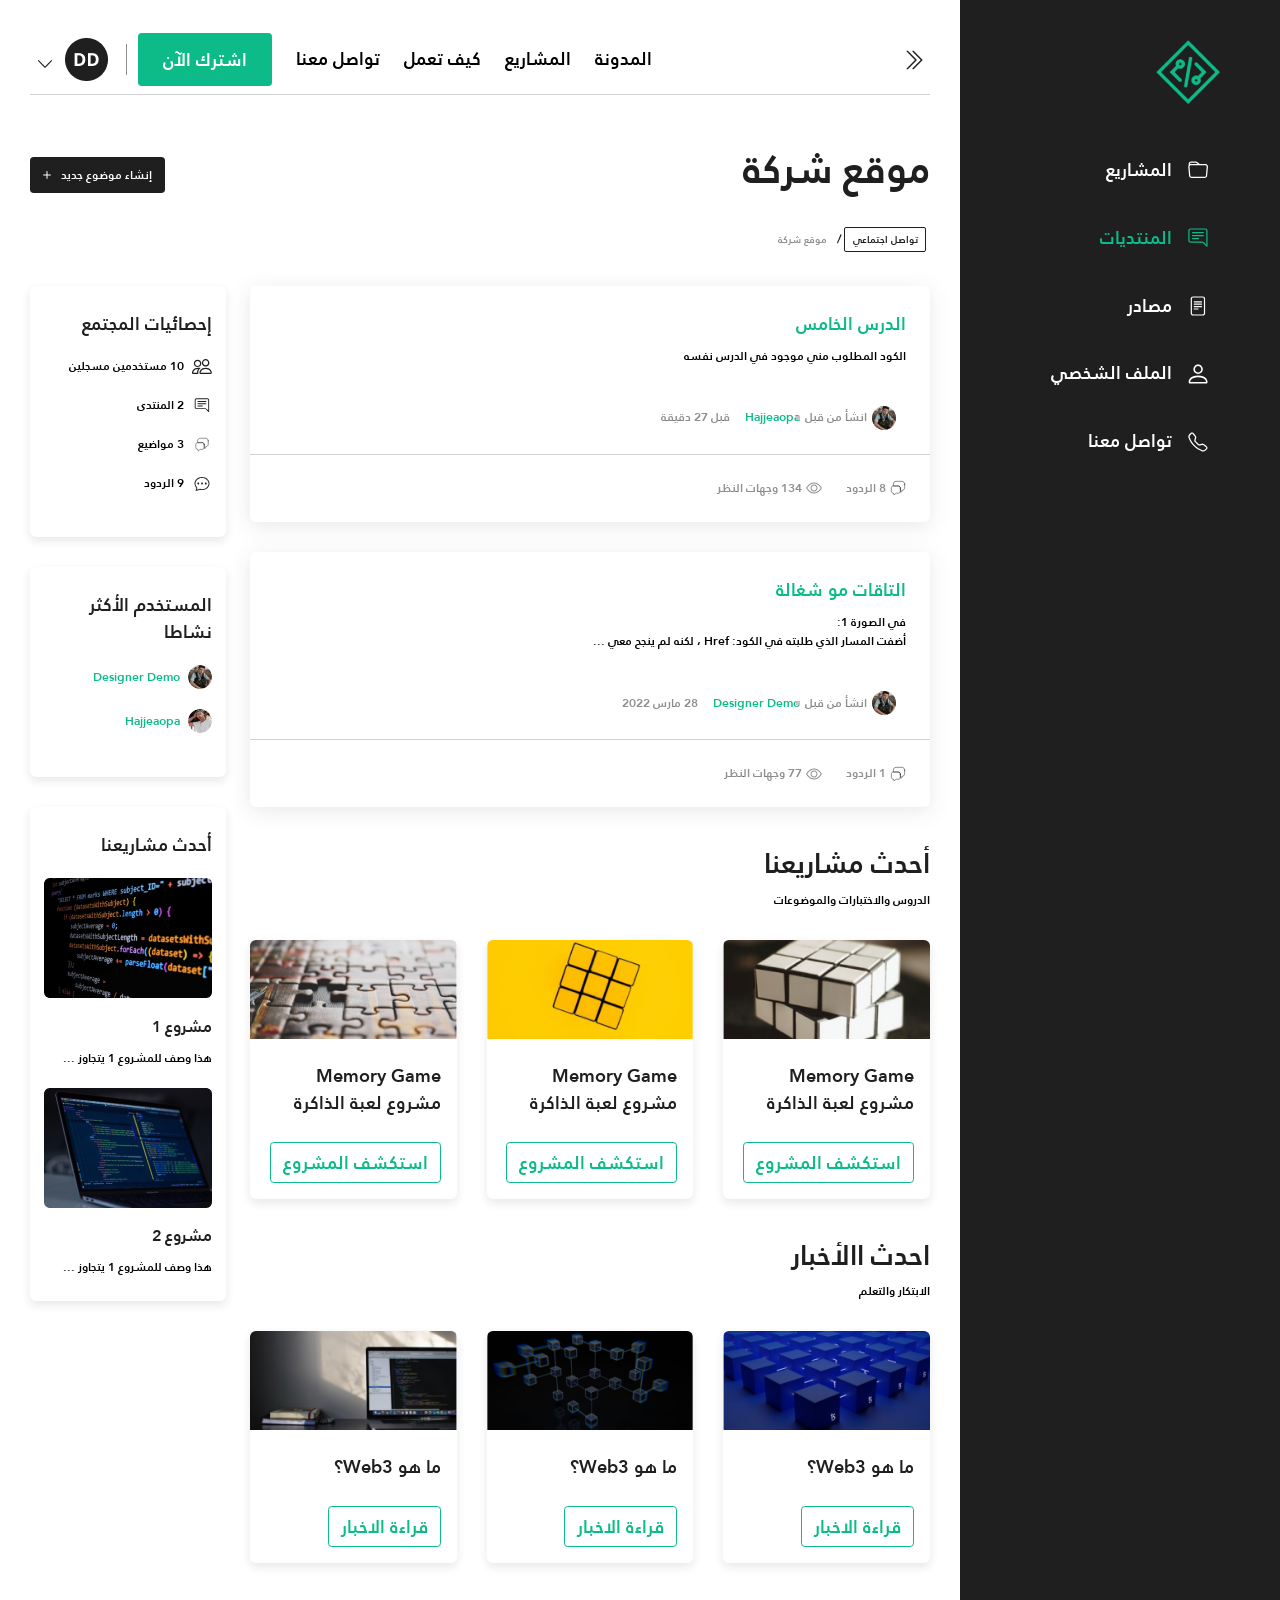
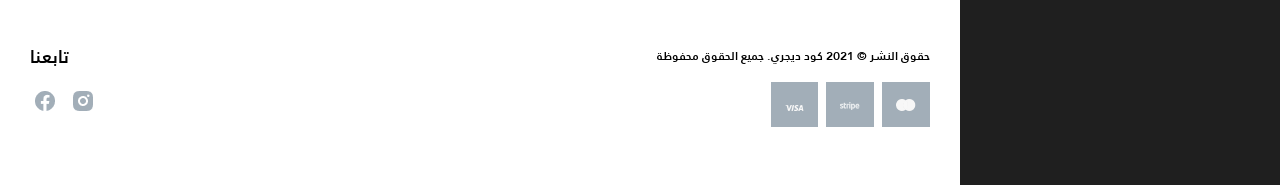
==== commit 65286ed1: "update" ====
--- a/src/forum-rtl.html
+++ b/src/forum-rtl.html
@@ -274,11 +274,11 @@
 								</div>
 
 								<!-- projects -->
-								<div class="project mb-4 mt-4" dir="ltr">
+								<div class="project mb-4 mt-4">
 									<h2 class="heading mb-1">أحدث مشاريعنا</h2>
 									<p class="text mb-3">الدروس والاختبارات والموضوعات</p>
 
-									<div class="project__list row g-5">
+									<div class="project__list row g-5" dir="ltr">
 										<div class="col-12 col-md-4">
 											<div class="project__item">
 												<figure class="project__img">
@@ -315,11 +315,11 @@
 									</div>
 								</div>
 								<!-- news -->
-								<div class="news mb-4" dir="ltr">
+								<div class="news mb-4">
 									<h2 class="heading mb-1">احدث االأخبار</h2>
 									<p class="text mb-3">الابتكار والتعلم</p>
 
-									<div class="news__list row g-5">
+									<div class="news__list row g-5" dir="ltr">
 										<div class="col-12 col-md-4">
 											<div class="news__item">
 												<figure class="news__img">
--- a/src/css/style.css
+++ b/src/css/style.css
@@ -1351,13 +1351,13 @@
 .mbl-sidebar {
   position: fixed;
   top: 0;
-  right: 0;
+  left: 0;
   background: #1f1f1f;
   color: #fff;
   height: 100vh;
   width: 50%;
   z-index: 2;
-  transform: translateX(100%);
+  transform: translateX(-100%);
   transition: all 0.5s ease;
 }
 @media only screen and (max-width: 35.9375em) {
@@ -1388,7 +1388,7 @@
 .mbl-sidebar .close-mbl-sidebar {
   position: absolute;
   top: 3rem;
-  left: 3rem;
+  right: 3rem;
   background-color: transparent;
 }
 .mbl-sidebar .close-mbl-sidebar .icon {
@@ -1634,6 +1634,7 @@
 .display .main-content .project__details,
 .display .main-content .news__details {
   padding: 1.6rem;
+  direction: rtl;
 }
 .display .main-content .project__details h3,
 .display .main-content .news__details h3 {
